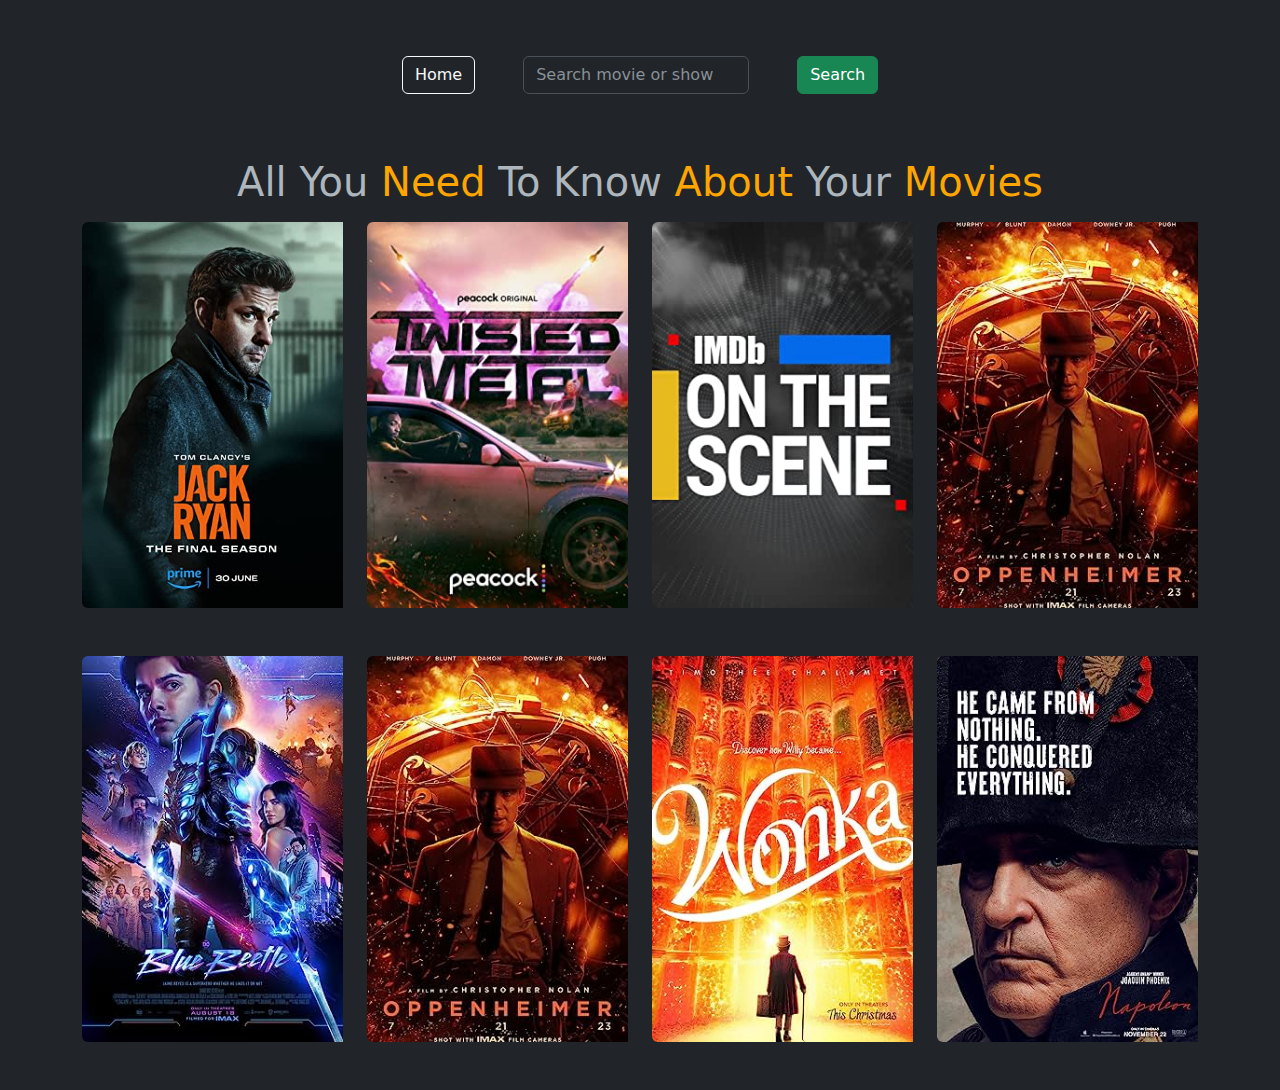
==== index.html @ 14f7c521 "HomePage Done" ====
<!DOCTYPE html>
<html lang="en" data-bs-theme="dark">
<head>
    <meta charset="UTF-8">
    <meta name="viewport" content="width=device-width, initial-scale=1.0">
    <link rel="stylesheet" href="./public/css/bootstrap.css">
    <link rel="stylesheet" href="./public/css/snackbar.min.css">
    <link rel="stylesheet" href="./public/css/home.css">
    <title>MoviesHub</title>
</head>
<body>
    <!-- Navbar Open -->
<div class="container  d-flex justify-content-around p-2 flex-fill my-5">
    <form class="d-flex" role="search">
        <button class="btn btn-outline-light" type="submit">Home</button>
        <input class="form-control mx-5 type="search" placeholder="Search movie or show" aria-label="Search">
        <button class="btn btn-success" type="submit">Search</button>
      </form>
    
</div>
 <!-- Navbar Close -->
<div class="container d-flex justify-content-around p-2 flex-fill">
    <h1>All You <span class="green">Need</span> To Know <span class="green">About</span> Your <span class="green">Movies</span></h1>
</div>
<!-- card start -->
<div class="container">
    <!-- set -->
    <div class="row">
        <div class="col">
        <img src="./public/imgs/Jack.jpg" class="img-fluid rounded-start" alt="...">
        </div>
        <div class="col">
            <img src="./public/imgs/MV5BMTFiNGVhNzEtNDNhZi00ZjQzLWEwOTgtYWI2N2FiMTZhNTE4XkEyXkFqcGdeQXVyMTkxNjUyNQ@@._V1_QL75_UX280_CR0,0,280,414_.jpg" class="img-fluid rounded-start" alt="...">
        </div>
        <div class="col">
            <img src="./public/imgs/MV5BNDAzMzlkNzMtNjlhOC00YjNjLWFiZmEtNmVhZTA4ZjI3OTllXkEyXkFqcGdeQXVyNDYzNjU3ODM@._V1_QL75_UX280_CR0,0,280,414_.jpg" class="img-fluid rounded-start" alt="...">
        </div>
        <div class="col">
            <img src="./public/imgs/MV5BNWU2ODI1MTQtMDY1NS00ZjNkLWIxZjAtYmE2ZmJkYmIyNjRjXkEyXkFqcGdeQXVyNzk1MzI3MTI@._V1_QL75_UX280_CR0,14,280,414_.jpg" class="img-fluid rounded-start" alt="...">
        </div>
    </div>
    <div class="row my-5">
        <div class="col">
        <img src="./public/imgs//MV5BNjM5YmY5OGQtNTE3OS00Yzc0LWEzOTEtNTJjY2MxMWZlMjU2XkEyXkFqcGdeQXVyMTUzMDA3Mjc2._V1_QL75_UY414_CR26,0,280,414_.jpg" class="img-fluid rounded-start" alt="...">
        </div>
        <div class="col">
            <img src="./public/imgs/MV5BNWU2ODI1MTQtMDY1NS00ZjNkLWIxZjAtYmE2ZmJkYmIyNjRjXkEyXkFqcGdeQXVyNzk1MzI3MTI@._V1_QL75_UX280_CR0,14,280,414_.jpg" class="img-fluid rounded-start" alt="...">
        </div>
        <div class="col">
            <img src="./public/imgs/MV5BNzJiZGRkMDgtZWFlOS00MWRhLThhNTEtMjljZTJjYTljYTBjXkEyXkFqcGdeQXVyMTEyMjM2NDc2._V1_QL75_UX280_CR0,0,280,414_.jpg" class="img-fluid rounded-start" alt="...">
        </div>
        <div class="col">
            <img src="./public/imgs/MV5BZWIzNDAxMTktMDMzZS00ZjJmLTlhNjYtOGUxYmZlYzVmOGE4XkEyXkFqcGdeQXVyODk4OTc3MTY@._V1_QL75_UX280_CR0,0,280,414_.jpg" class="img-fluid rounded-start" alt="...">
        </div>
    </div>
</div>
<!-- card end -->













<script src="./public/js/snackbar.js"></script>
<script src="./public/js/main.js"></script>
</body>
</html>
---- public/css/snackbar.min.css ----
.snackbar-container{transition:all .5s ease;transition-property:top,right,bottom,left,opacity;font-family:Roboto,sans-serif;font-size:14px;min-height:14px;background-color:#070b0e;position:fixed;display:flex;justify-content:space-between;align-items:center;color:#fff;line-height:22px;padding:18px 24px;bottom:-100px;top:-100px;opacity:0;z-index:9999}.snackbar-container .action{background:inherit;display:inline-block;border:none;font-size:inherit;text-transform:uppercase;color:#4caf50;margin:0 0 0 24px;padding:0;min-width:min-content;cursor:pointer}@media (min-width:640px){.snackbar-container{min-width:288px;max-width:568px;display:inline-flex;border-radius:2px;margin:24px}}@media (max-width:640px){.snackbar-container{left:0;right:0;width:100%}}.snackbar-pos.bottom-center{top:auto!important;bottom:0;left:50%;transform:translate(-50%,0)}.snackbar-pos.bottom-left{top:auto!important;bottom:0;left:0}.snackbar-pos.bottom-right{top:auto!important;bottom:0;right:0}.snackbar-pos.top-left{bottom:auto!important;top:0;left:0}.snackbar-pos.top-center{bottom:auto!important;top:0;left:50%;transform:translate(-50%,0)}.snackbar-pos.top-right{bottom:auto!important;top:0;right:0}@media (max-width:640px){.snackbar-pos.bottom-center,.snackbar-pos.top-center{left:0;transform:none}}
---- public/css/home.css ----
.input-group {
    position: relative;
    display: flex;
    flex-wrap: wrap;
    align-items: stretch;
    width: 50%;
}
#search{
    display: inline-flex;
    margin-left: 10%;
}
.green{
    color: orange;
}
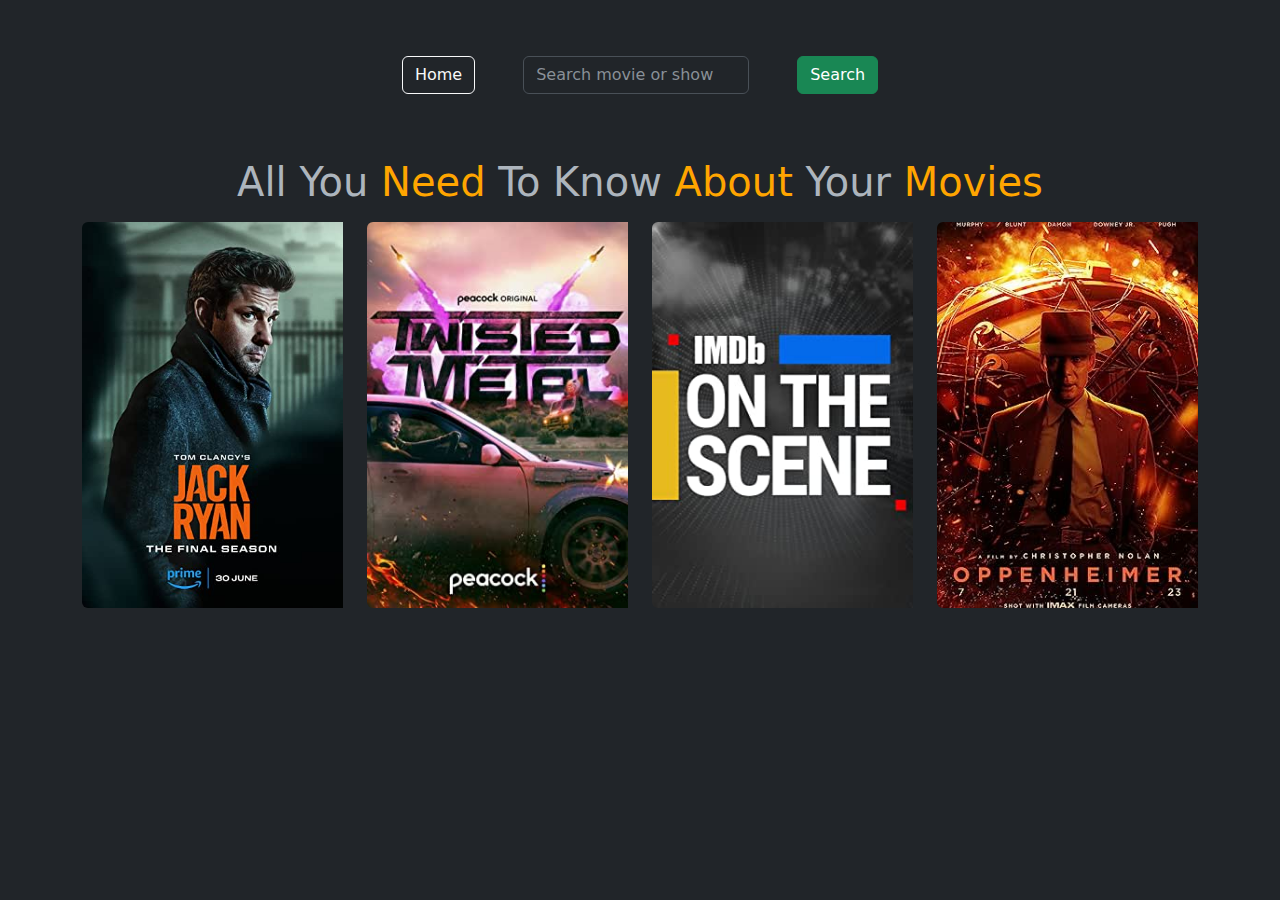
==== commit ebd0e7b2: "Started a new layout" ====
--- a/index.html
+++ b/index.html
@@ -6,28 +6,29 @@
     <link rel="stylesheet" href="./public/css/bootstrap.css">
     <link rel="stylesheet" href="./public/css/snackbar.min.css">
     <link rel="stylesheet" href="./public/css/home.css">
+    <link rel="shortcut icon" href="./public/imgs/fav.webp" type="image/x-icon">
     <title>MoviesHub</title>
 </head>
-<body>
+<body id="body">
     <!-- Navbar Open -->
 <div class="container  d-flex justify-content-around p-2 flex-fill my-5">
-    <form class="d-flex" role="search">
-        <button class="btn btn-outline-light" type="submit">Home</button>
+    <form class="d-flex">
+        <a class="btn btn-outline-light" href="">Home</a>
         <input class="form-control mx-5 type="search" placeholder="Search movie or show" aria-label="Search">
-        <button class="btn btn-success" type="submit">Search</button>
+        <a id='btnSearch' class="btn btn-success" type="submit">Search</a>
       </form>
     
 </div>
  <!-- Navbar Close -->
 <div class="container d-flex justify-content-around p-2 flex-fill">
-    <h1>All You <span class="green">Need</span> To Know <span class="green">About</span> Your <span class="green">Movies</span></h1>
+    <h1  >All You <span class="green">Need</span> To Know <span class="green">About</span> Your <span class="green">Movies</span></h1>
 </div>
 <!-- card start -->
 <div class="container">
     <!-- set -->
     <div class="row">
-        <div class="col">
-        <img src="./public/imgs/Jack.jpg" class="img-fluid rounded-start" alt="...">
+        <div class="col" id="cardDesign">
+            <img src="./public/imgs/Jack.jpg" id="title1" class="img-fluid rounded-start" alt="...">
         </div>
         <div class="col">
             <img src="./public/imgs/MV5BMTFiNGVhNzEtNDNhZi00ZjQzLWEwOTgtYWI2N2FiMTZhNTE4XkEyXkFqcGdeQXVyMTkxNjUyNQ@@._V1_QL75_UX280_CR0,0,280,414_.jpg" class="img-fluid rounded-start" alt="...">
@@ -38,9 +39,10 @@
         <div class="col">
             <img src="./public/imgs/MV5BNWU2ODI1MTQtMDY1NS00ZjNkLWIxZjAtYmE2ZmJkYmIyNjRjXkEyXkFqcGdeQXVyNzk1MzI3MTI@._V1_QL75_UX280_CR0,14,280,414_.jpg" class="img-fluid rounded-start" alt="...">
         </div>
+        
     </div>
     <div class="row my-5">
-        <div class="col">
+        <!-- <div class="col">
         <img src="./public/imgs//MV5BNjM5YmY5OGQtNTE3OS00Yzc0LWEzOTEtNTJjY2MxMWZlMjU2XkEyXkFqcGdeQXVyMTUzMDA3Mjc2._V1_QL75_UY414_CR26,0,280,414_.jpg" class="img-fluid rounded-start" alt="...">
         </div>
         <div class="col">
@@ -51,7 +53,7 @@
         </div>
         <div class="col">
             <img src="./public/imgs/MV5BZWIzNDAxMTktMDMzZS00ZjJmLTlhNjYtOGUxYmZlYzVmOGE4XkEyXkFqcGdeQXVyODk4OTc3MTY@._V1_QL75_UX280_CR0,0,280,414_.jpg" class="img-fluid rounded-start" alt="...">
-        </div>
+        </div> -->
     </div>
 </div>
 <!-- card end -->
@@ -68,7 +70,7 @@
 
 
 
-<script src="./public/js/snackbar.js"></script>
+<script src="./public/js/snackbar.min.js"></script>
 <script src="./public/js/main.js"></script>
 </body>
 </html>--- a/public/css/snackbar.min.css
+++ b/public/css/snackbar.min.css
@@ -1 +1,86 @@
-.snackbar-container{transition:all .5s ease;transition-property:top,right,bottom,left,opacity;font-family:Roboto,sans-serif;font-size:14px;min-height:14px;background-color:#070b0e;position:fixed;display:flex;justify-content:space-between;align-items:center;color:#fff;line-height:22px;padding:18px 24px;bottom:-100px;top:-100px;opacity:0;z-index:9999}.snackbar-container .action{background:inherit;display:inline-block;border:none;font-size:inherit;text-transform:uppercase;color:#4caf50;margin:0 0 0 24px;padding:0;min-width:min-content;cursor:pointer}@media (min-width:640px){.snackbar-container{min-width:288px;max-width:568px;display:inline-flex;border-radius:2px;margin:24px}}@media (max-width:640px){.snackbar-container{left:0;right:0;width:100%}}.snackbar-pos.bottom-center{top:auto!important;bottom:0;left:50%;transform:translate(-50%,0)}.snackbar-pos.bottom-left{top:auto!important;bottom:0;left:0}.snackbar-pos.bottom-right{top:auto!important;bottom:0;right:0}.snackbar-pos.top-left{bottom:auto!important;top:0;left:0}.snackbar-pos.top-center{bottom:auto!important;top:0;left:50%;transform:translate(-50%,0)}.snackbar-pos.top-right{bottom:auto!important;top:0;right:0}@media (max-width:640px){.snackbar-pos.bottom-center,.snackbar-pos.top-center{left:0;transform:none}}+.snackbar-container {
+  transition: all 0.5s ease;
+  transition-property: top, right, bottom, left, opacity;
+  font-family: Roboto, sans-serif;
+  font-size: 14px;
+  min-height: 14px;
+  background-color: #070b0e;
+  position: fixed;
+  display: flex;
+  justify-content: space-between;
+  align-items: center;
+  color: #fff;
+  line-height: 22px;
+  padding: 18px 24px;
+  bottom: -100px;
+  top: -100px;
+  opacity: 0;
+  z-index: 9999;
+}
+.snackbar-container .action {
+  background: inherit;
+  display: inline-block;
+  border: none;
+  font-size: inherit;
+  text-transform: uppercase;
+  color: #4caf50;
+  margin: 0 0 0 24px;
+  padding: 0;
+  min-width: min-content;
+  cursor: pointer;
+}
+@media (min-width: 640px) {
+  .snackbar-container {
+    min-width: 288px;
+    max-width: 568px;
+    display: inline-flex;
+    border-radius: 2px;
+    margin: 24px;
+  }
+}
+@media (max-width: 640px) {
+  .snackbar-container {
+    left: 0;
+    right: 0;
+    width: 100%;
+  }
+}
+.snackbar-pos.bottom-center {
+  top: auto !important;
+  bottom: 0;
+  left: 50%;
+  transform: translate(-50%, 0);
+}
+.snackbar-pos.bottom-left {
+  top: auto !important;
+  bottom: 0;
+  left: 0;
+}
+.snackbar-pos.bottom-right {
+  top: auto !important;
+  bottom: 0;
+  right: 0;
+}
+.snackbar-pos.top-left {
+  bottom: auto !important;
+  top: 0;
+  left: 0;
+}
+.snackbar-pos.top-center {
+  bottom: auto !important;
+  top: 0;
+  left: 50%;
+  transform: translate(-50%, 0);
+}
+.snackbar-pos.top-right {
+  bottom: auto !important;
+  top: 0;
+  right: 0;
+}
+@media (max-width: 640px) {
+  .snackbar-pos.bottom-center,
+  .snackbar-pos.top-center {
+    left: 0;
+    transform: none;
+  }
+}
--- a/public/css/home.css
+++ b/public/css/home.css
@@ -12,3 +12,16 @@
 .green{
     color: orange;
 }
+#stack{
+    background-color: white;
+  /* border: 2px solid red; */
+  background-color: rgb(255, 255, 255);
+  box-shadow: 0px 0px 5px #cecece;
+  border-radius: 30px;
+  width:50.5% ;
+  height: 38vh;
+  margin-left: 24.8%;
+  position:relative;
+  bottom:-20vh ;
+  border: none;
+}
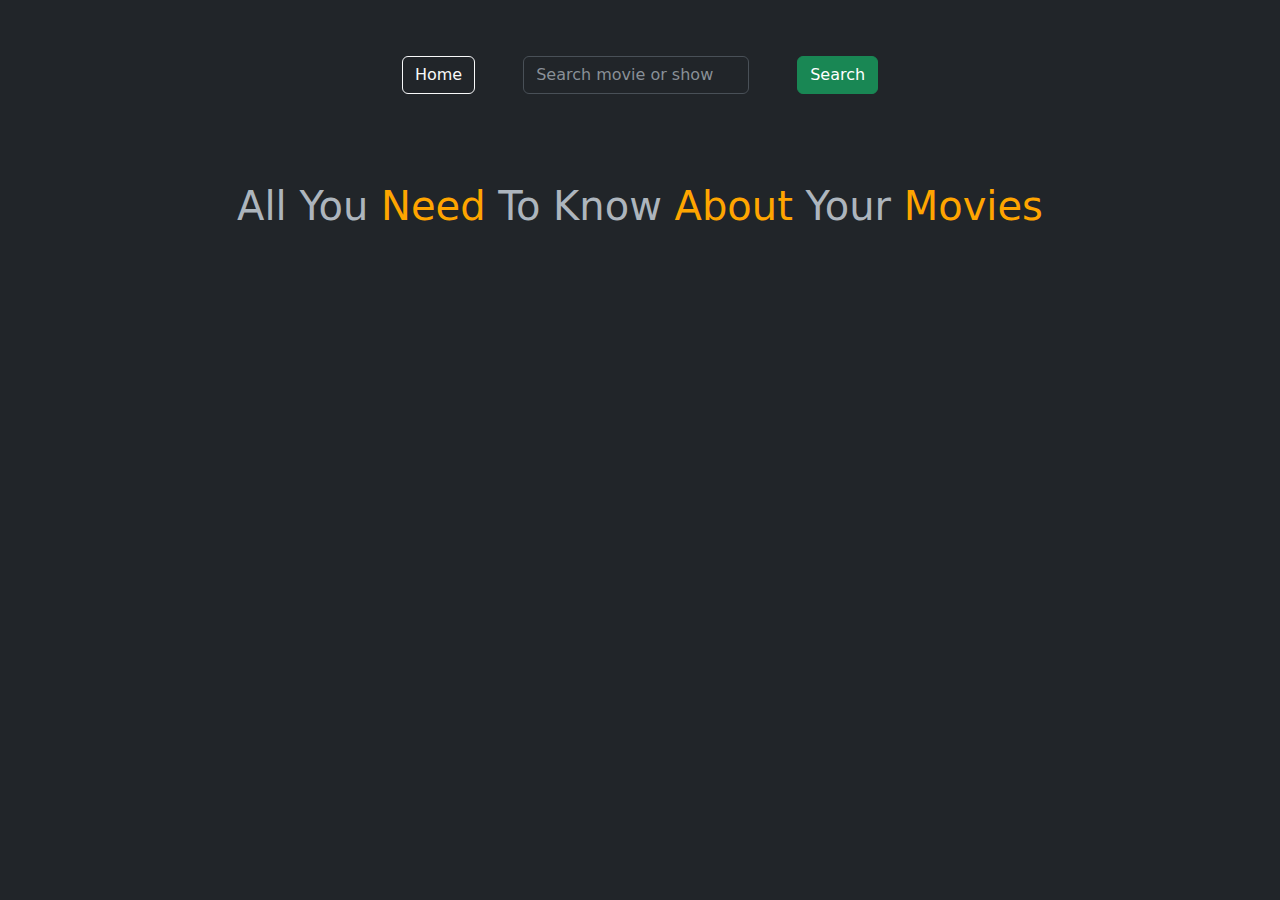
==== commit 6903fd9b: "Merge pull request #1 from Charles2205/Update2" ====
--- a/index.html
+++ b/index.html
@@ -7,27 +7,33 @@
     <link rel="stylesheet" href="./public/css/snackbar.min.css">
     <link rel="stylesheet" href="./public/css/home.css">
     <link rel="shortcut icon" href="./public/imgs/fav.webp" type="image/x-icon">
+    <link rel="stylesheet" href="https://cdn.jsdelivr.net/npm/bootstrap-icons@1.10.5/font/bootstrap-icons.css">
     <title>MoviesHub</title>
 </head>
-<body id="body">
+<body  >
     <!-- Navbar Open -->
 <div class="container  d-flex justify-content-around p-2 flex-fill my-5">
     <form class="d-flex">
         <a class="btn btn-outline-light" href="">Home</a>
-        <input class="form-control mx-5 type="search" placeholder="Search movie or show" aria-label="Search">
+        <input class="form-control mx-5 type="search" placeholder="Search movie or show" id="search" aria-label="Search">
         <a id='btnSearch' class="btn btn-success" type="submit">Search</a>
       </form>
     
 </div>
+<output class="container">
+    <div id="output">
+        
+    </div>
+</output>
  <!-- Navbar Close -->
 <div class="container d-flex justify-content-around p-2 flex-fill">
     <h1  >All You <span class="green">Need</span> To Know <span class="green">About</span> Your <span class="green">Movies</span></h1>
-</div>
+</div> <br><br><br>
 <!-- card start -->
-<div class="container">
+<div class="body">
     <!-- set -->
     <div class="row">
-        <div class="col" id="cardDesign">
+        <!-- <div class="col" id="cardDesign">
             <img src="./public/imgs/Jack.jpg" id="title1" class="img-fluid rounded-start" alt="...">
         </div>
         <div class="col">
@@ -39,22 +45,9 @@
         <div class="col">
             <img src="./public/imgs/MV5BNWU2ODI1MTQtMDY1NS00ZjNkLWIxZjAtYmE2ZmJkYmIyNjRjXkEyXkFqcGdeQXVyNzk1MzI3MTI@._V1_QL75_UX280_CR0,14,280,414_.jpg" class="img-fluid rounded-start" alt="...">
         </div>
-        
+         -->
     </div>
-    <div class="row my-5">
-        <!-- <div class="col">
-        <img src="./public/imgs//MV5BNjM5YmY5OGQtNTE3OS00Yzc0LWEzOTEtNTJjY2MxMWZlMjU2XkEyXkFqcGdeQXVyMTUzMDA3Mjc2._V1_QL75_UY414_CR26,0,280,414_.jpg" class="img-fluid rounded-start" alt="...">
-        </div>
-        <div class="col">
-            <img src="./public/imgs/MV5BNWU2ODI1MTQtMDY1NS00ZjNkLWIxZjAtYmE2ZmJkYmIyNjRjXkEyXkFqcGdeQXVyNzk1MzI3MTI@._V1_QL75_UX280_CR0,14,280,414_.jpg" class="img-fluid rounded-start" alt="...">
-        </div>
-        <div class="col">
-            <img src="./public/imgs/MV5BNzJiZGRkMDgtZWFlOS00MWRhLThhNTEtMjljZTJjYTljYTBjXkEyXkFqcGdeQXVyMTEyMjM2NDc2._V1_QL75_UX280_CR0,0,280,414_.jpg" class="img-fluid rounded-start" alt="...">
-        </div>
-        <div class="col">
-            <img src="./public/imgs/MV5BZWIzNDAxMTktMDMzZS00ZjJmLTlhNjYtOGUxYmZlYzVmOGE4XkEyXkFqcGdeQXVyODk4OTc3MTY@._V1_QL75_UX280_CR0,0,280,414_.jpg" class="img-fluid rounded-start" alt="...">
-        </div> -->
-    </div>
+   
 </div>
 <!-- card end -->
 
@@ -71,6 +64,7 @@
 
 
 <script src="./public/js/snackbar.min.js"></script>
-<script src="./public/js/main.js"></script>
+<!-- <script src="./public/js/main.js"></script> -->
+<script src="./getting.js"></script>
 </body>
 </html>--- a/public/css/home.css
+++ b/public/css/home.css
@@ -25,3 +25,11 @@
   bottom:-20vh ;
   border: none;
 }
+/* div{
+    display: inline;
+    
+} */
+.justify-content-end {
+    justify-content: flex-end !important;
+  }
+
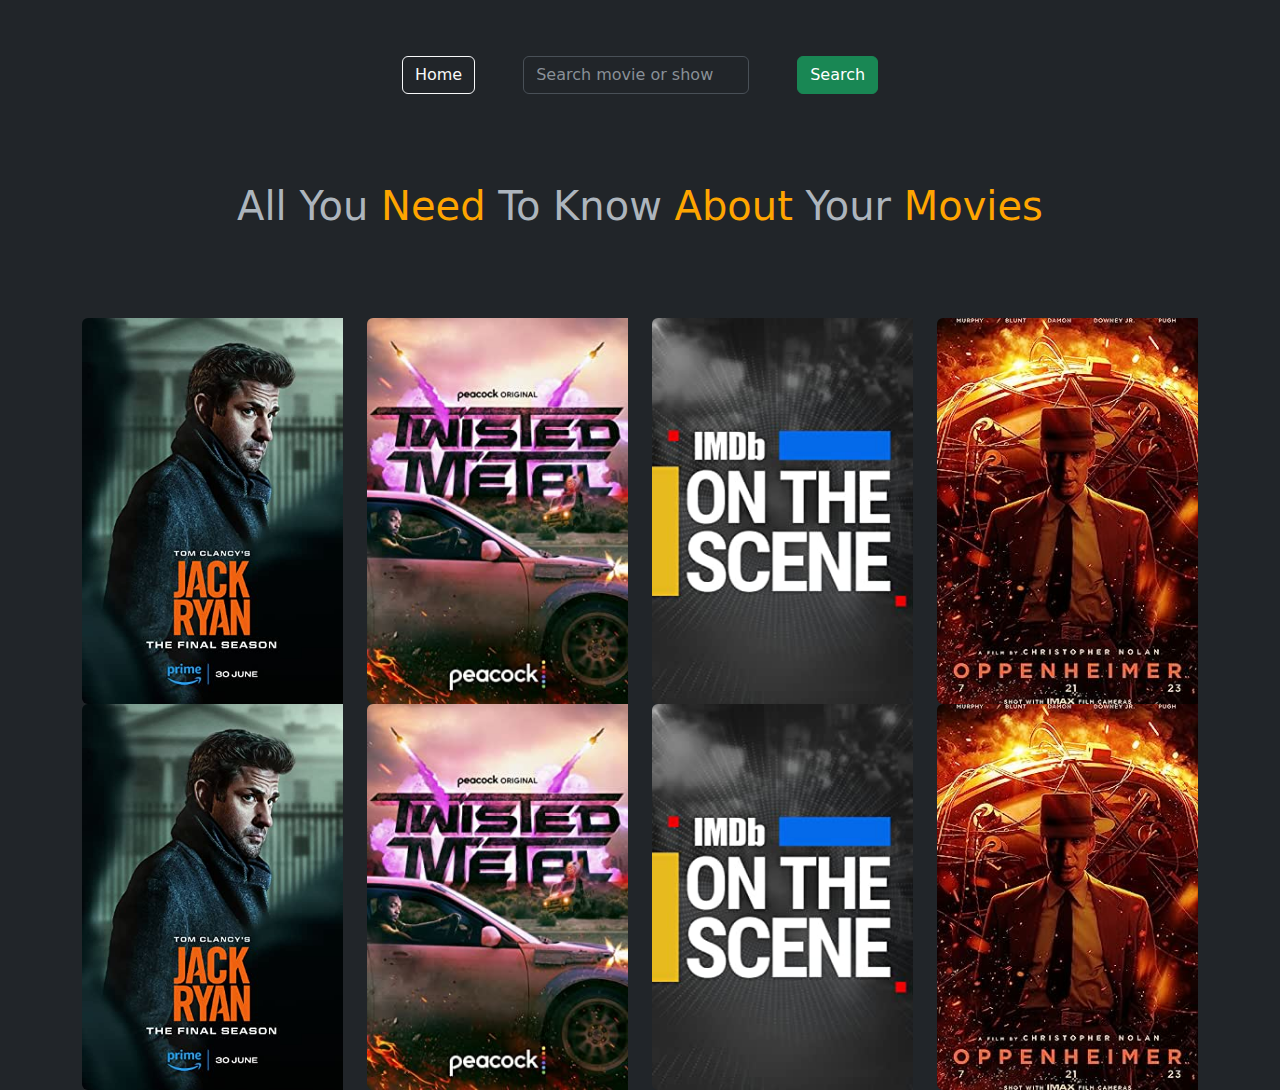
==== commit ae385e60: "Merge pull request #2 from Charles2205/Update2" ====
--- a/index.html
+++ b/index.html
@@ -30,10 +30,11 @@
     <h1  >All You <span class="green">Need</span> To Know <span class="green">About</span> Your <span class="green">Movies</span></h1>
 </div> <br><br><br>
 <!-- card start -->
-<div class="body">
-    <!-- set -->
+<div class="container">
+    <!-- MyLayout Starts here -->
+   <!-- This is how i want the layout or content should be.. -->
     <div class="row">
-        <!-- <div class="col" id="cardDesign">
+        <div class="col" id="cardDesign">
             <img src="./public/imgs/Jack.jpg" id="title1" class="img-fluid rounded-start" alt="...">
         </div>
         <div class="col">
@@ -45,18 +46,37 @@
         <div class="col">
             <img src="./public/imgs/MV5BNWU2ODI1MTQtMDY1NS00ZjNkLWIxZjAtYmE2ZmJkYmIyNjRjXkEyXkFqcGdeQXVyNzk1MzI3MTI@._V1_QL75_UX280_CR0,14,280,414_.jpg" class="img-fluid rounded-start" alt="...">
         </div>
-         -->
+        
     </div>
-   
+    <div class="row">
+        <div class="col" id="cardDesign">
+            <img src="./public/imgs/Jack.jpg" id="title1" class="img-fluid rounded-start" alt="...">
+        </div>
+        <div class="col">
+            <img src="./public/imgs/MV5BMTFiNGVhNzEtNDNhZi00ZjQzLWEwOTgtYWI2N2FiMTZhNTE4XkEyXkFqcGdeQXVyMTkxNjUyNQ@@._V1_QL75_UX280_CR0,0,280,414_.jpg" class="img-fluid rounded-start" alt="...">
+        </div>
+        <div class="col">
+            <img src="./public/imgs/MV5BNDAzMzlkNzMtNjlhOC00YjNjLWFiZmEtNmVhZTA4ZjI3OTllXkEyXkFqcGdeQXVyNDYzNjU3ODM@._V1_QL75_UX280_CR0,0,280,414_.jpg" class="img-fluid rounded-start" alt="...">
+        </div>
+        <div class="col">
+            <img src="./public/imgs/MV5BNWU2ODI1MTQtMDY1NS00ZjNkLWIxZjAtYmE2ZmJkYmIyNjRjXkEyXkFqcGdeQXVyNzk1MzI3MTI@._V1_QL75_UX280_CR0,14,280,414_.jpg" class="img-fluid rounded-start" alt="...">
+        </div>
+        
+    </div>
+<!-- MyLayout ends here -->
+
+<!-- From this Div is where the Javascript writes the HTML codes or fetches to the data to  -->
+   <div class="body">
+
+   </div>
 </div>
-<!-- card end -->
 
 
 
 
 
 
-
+<!-- The other html or javascript is what i used to check or learn stuffs so please you can ignore them..Thank you -->
 
 
 
@@ -64,7 +84,7 @@
 
 
 <script src="./public/js/snackbar.min.js"></script>
-<!-- <script src="./public/js/main.js"></script> -->
-<script src="./getting.js"></script>
+<script src="./public/js/main.js"></script>
+
 </body>
 </html>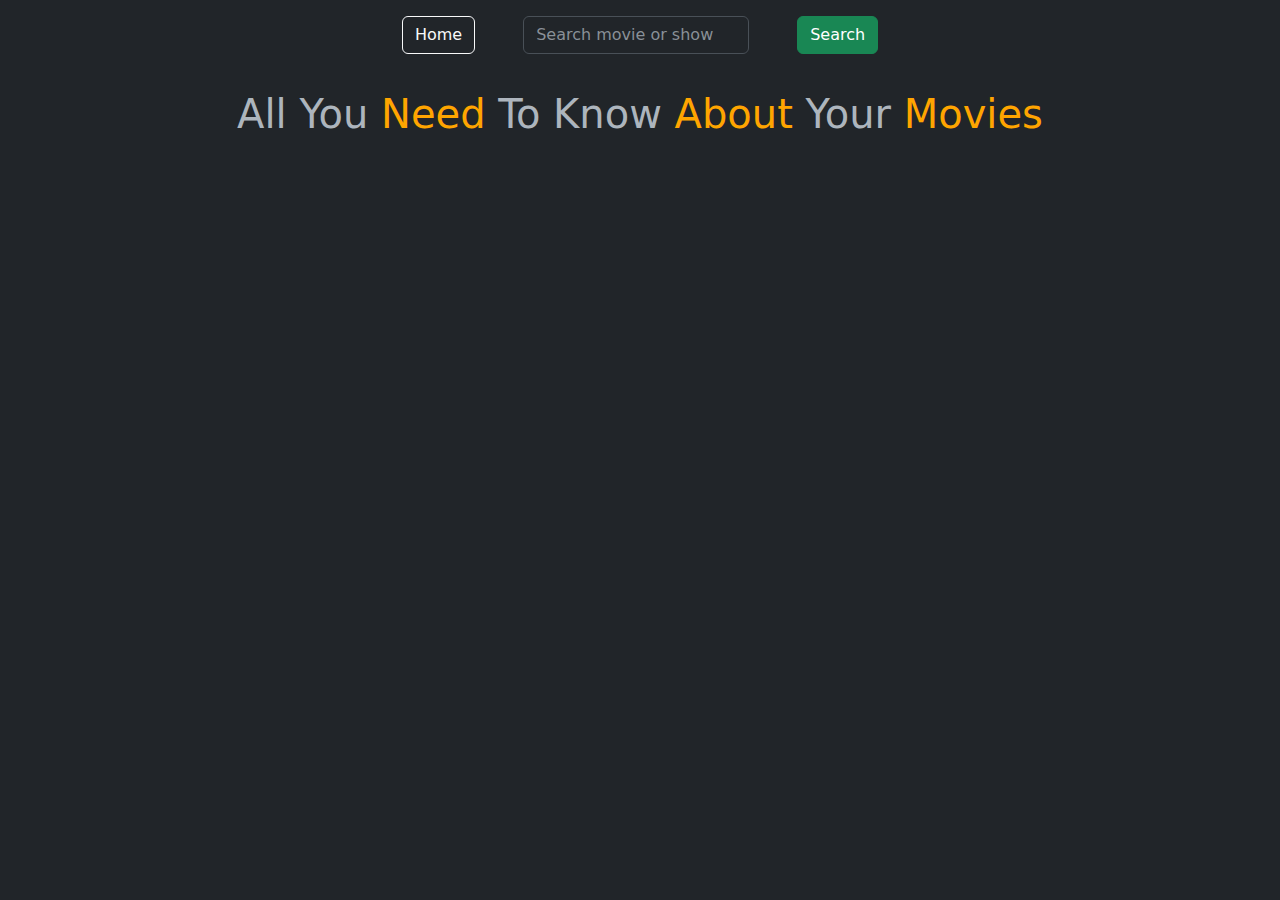
==== commit 3107cecf: "Fixed FrontPage" ====
--- a/index.html
+++ b/index.html
@@ -1,90 +1,54 @@
 <!DOCTYPE html>
 <html lang="en" data-bs-theme="dark">
-<head>
-    <meta charset="UTF-8">
-    <meta name="viewport" content="width=device-width, initial-scale=1.0">
-    <link rel="stylesheet" href="./public/css/bootstrap.css">
-    <link rel="stylesheet" href="./public/css/snackbar.min.css">
-    <link rel="stylesheet" href="./public/css/home.css">
-    <link rel="shortcut icon" href="./public/imgs/fav.webp" type="image/x-icon">
-    <link rel="stylesheet" href="https://cdn.jsdelivr.net/npm/bootstrap-icons@1.10.5/font/bootstrap-icons.css">
+  <head>
+    <meta charset="UTF-8" />
+    <meta name="viewport" content="width=device-width, initial-scale=1.0" />
+    <link rel="stylesheet" href="./public/css/bootstrap.css" />
+    <link rel="stylesheet" href="./public/css/snackbar.min.css" />
+    <link rel="stylesheet" href="./public/css/home.css" />
+    <link
+      rel="shortcut icon"
+      href="./public/imgs/fav.webp"
+      type="image/x-icon"
+    />
+    <link
+      rel="stylesheet"
+      href="https://cdn.jsdelivr.net/npm/bootstrap-icons@1.10.5/font/bootstrap-icons.css"
+    />
     <title>MoviesHub</title>
-</head>
-<body  >
+  </head>
+
+  <body>
     <!-- Navbar Open -->
-<div class="container  d-flex justify-content-around p-2 flex-fill my-5">
-    <form class="d-flex">
+    <div class="container d-flex justify-content-around p-2 flex-fill my-2">
+      <form class="d-flex">
         <a class="btn btn-outline-light" href="">Home</a>
-        <input class="form-control mx-5 type="search" placeholder="Search movie or show" id="search" aria-label="Search">
-        <a id='btnSearch' class="btn btn-success" type="submit">Search</a>
+        <input class="form-control mx-5 type=" search" placeholder="Search movie or show" id="search" aria-label="Search">
+        <a id="btnSearch" class="btn btn-success" type="submit">Search</a>
       </form>
-    
-</div>
-<output class="container">
-    <div id="output">
-        
     </div>
-</output>
- <!-- Navbar Close -->
-<div class="container d-flex justify-content-around p-2 flex-fill">
-    <h1  >All You <span class="green">Need</span> To Know <span class="green">About</span> Your <span class="green">Movies</span></h1>
-</div> <br><br><br>
-<!-- card start -->
-<div class="container">
-    <!-- MyLayout Starts here -->
-   <!-- This is how i want the layout or content should be.. -->
-    <div class="row">
-        <div class="col" id="cardDesign">
-            <img src="./public/imgs/Jack.jpg" id="title1" class="img-fluid rounded-start" alt="...">
-        </div>
-        <div class="col">
-            <img src="./public/imgs/MV5BMTFiNGVhNzEtNDNhZi00ZjQzLWEwOTgtYWI2N2FiMTZhNTE4XkEyXkFqcGdeQXVyMTkxNjUyNQ@@._V1_QL75_UX280_CR0,0,280,414_.jpg" class="img-fluid rounded-start" alt="...">
-        </div>
-        <div class="col">
-            <img src="./public/imgs/MV5BNDAzMzlkNzMtNjlhOC00YjNjLWFiZmEtNmVhZTA4ZjI3OTllXkEyXkFqcGdeQXVyNDYzNjU3ODM@._V1_QL75_UX280_CR0,0,280,414_.jpg" class="img-fluid rounded-start" alt="...">
-        </div>
-        <div class="col">
-            <img src="./public/imgs/MV5BNWU2ODI1MTQtMDY1NS00ZjNkLWIxZjAtYmE2ZmJkYmIyNjRjXkEyXkFqcGdeQXVyNzk1MzI3MTI@._V1_QL75_UX280_CR0,14,280,414_.jpg" class="img-fluid rounded-start" alt="...">
-        </div>
-        
+    <output class="container container d-flex justify-content-around p-2 flex-fill">
+      <div class="container" id="output"></div>
+    </output>
+    <!-- Navbar Close -->
+    <div class="container d-flex justify-content-around p-1 flex-fill">
+      <h1>
+        All You <span class="green">Need</span> To Know
+        <span class="green">About</span> Your <span class="green">Movies</span>
+      </h1>
     </div>
-    <div class="row">
-        <div class="col" id="cardDesign">
-            <img src="./public/imgs/Jack.jpg" id="title1" class="img-fluid rounded-start" alt="...">
-        </div>
-        <div class="col">
-            <img src="./public/imgs/MV5BMTFiNGVhNzEtNDNhZi00ZjQzLWEwOTgtYWI2N2FiMTZhNTE4XkEyXkFqcGdeQXVyMTkxNjUyNQ@@._V1_QL75_UX280_CR0,0,280,414_.jpg" class="img-fluid rounded-start" alt="...">
-        </div>
-        <div class="col">
-            <img src="./public/imgs/MV5BNDAzMzlkNzMtNjlhOC00YjNjLWFiZmEtNmVhZTA4ZjI3OTllXkEyXkFqcGdeQXVyNDYzNjU3ODM@._V1_QL75_UX280_CR0,0,280,414_.jpg" class="img-fluid rounded-start" alt="...">
-        </div>
-        <div class="col">
-            <img src="./public/imgs/MV5BNWU2ODI1MTQtMDY1NS00ZjNkLWIxZjAtYmE2ZmJkYmIyNjRjXkEyXkFqcGdeQXVyNzk1MzI3MTI@._V1_QL75_UX280_CR0,14,280,414_.jpg" class="img-fluid rounded-start" alt="...">
-        </div>
-        
+    <!-- card start -->
+    <div class="container">
+      <!-- MyLayout Starts here -->
+      <!-- This is how i want the layout or content should be.. -->
+      <div class="row">
+        <div class="col moviesContainer body"></div>
+      </div>
+      <!-- MyLayout ends here -->
     </div>
-<!-- MyLayout ends here -->
 
-<!-- From this Div is where the Javascript writes the HTML codes or fetches to the data to  -->
-   <div class="body">
-
-   </div>
-</div>
-
-
-
-
-
-
-<!-- The other html or javascript is what i used to check or learn stuffs so please you can ignore them..Thank you -->
-
-
-
-
-
-
-<script src="./public/js/snackbar.min.js"></script>
-<script src="./public/js/main.js"></script>
-
-</body>
-</html>+    <script src="./public/js/snackbar.min.js"></script>
+    <script src="./public/js/main.js"></script>
+    <!-- <script src="./afresh.js"></script> -->
+  </body>
+</html>
